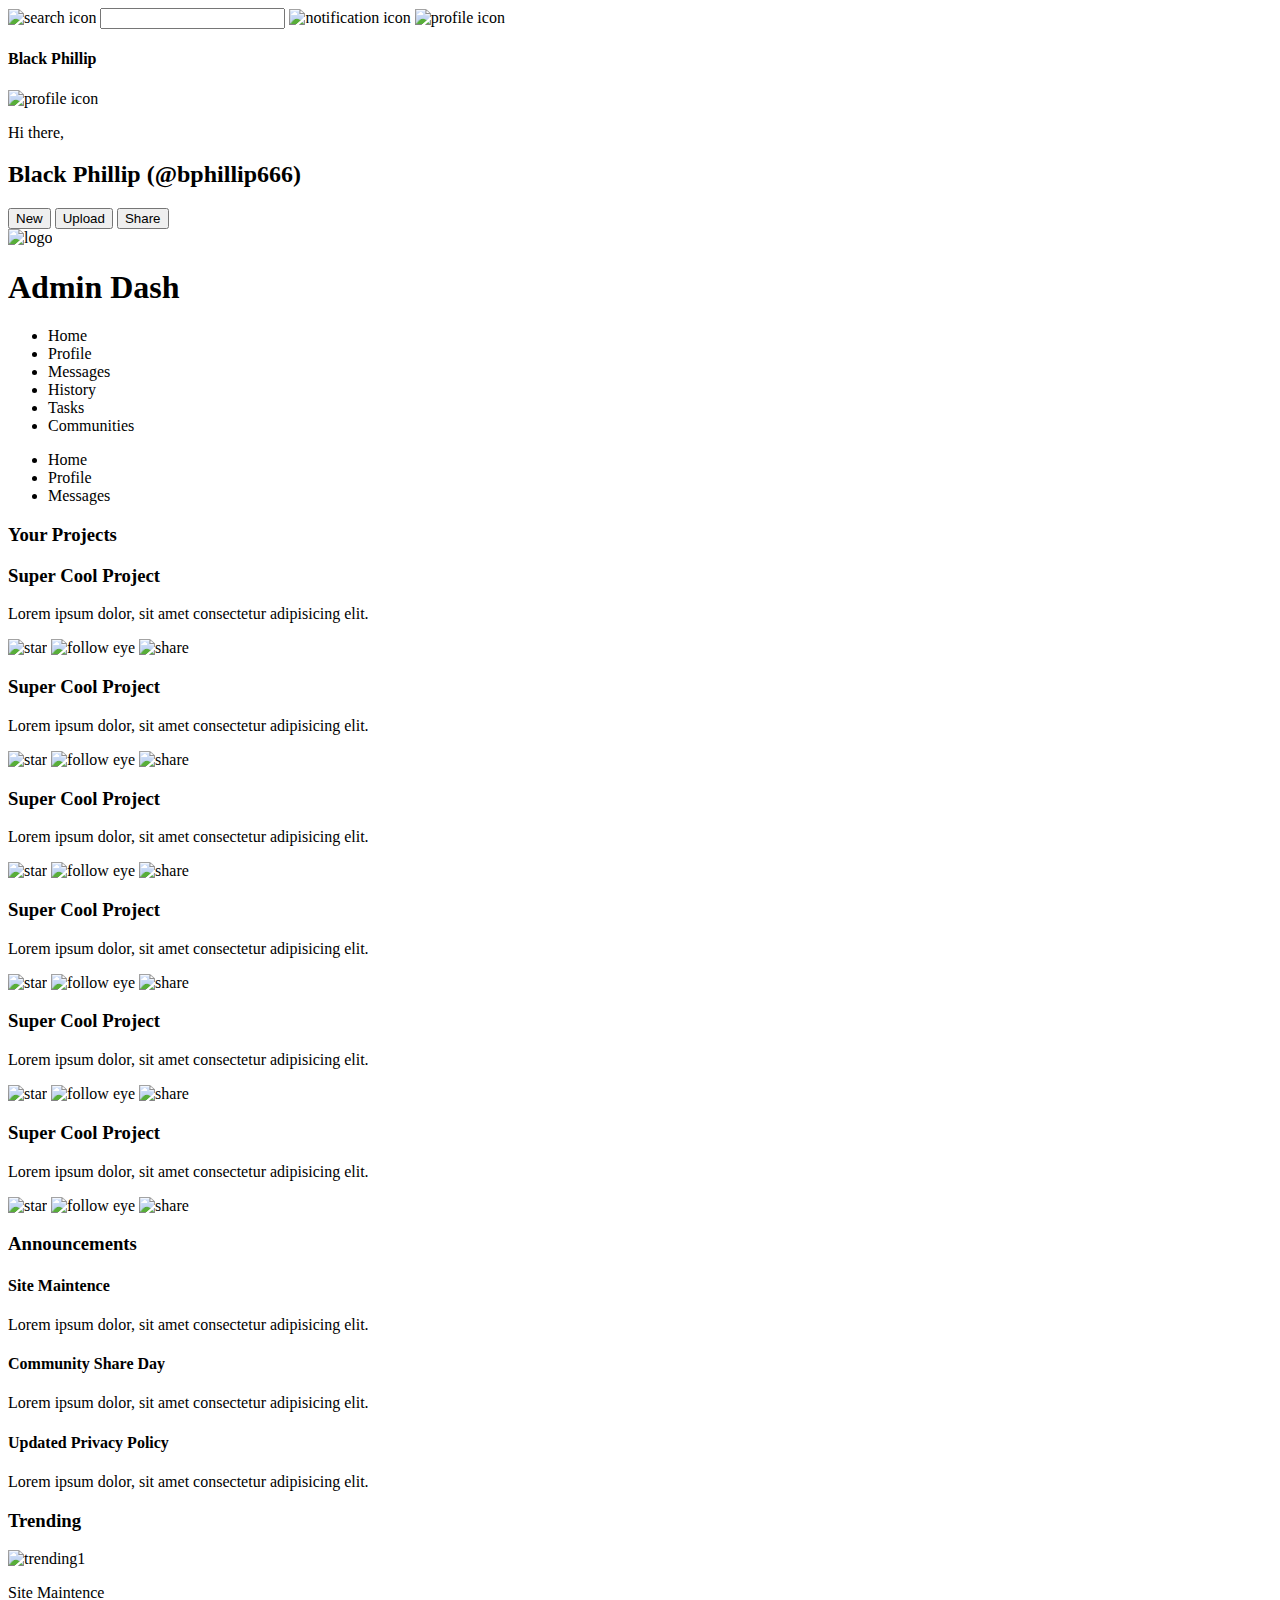
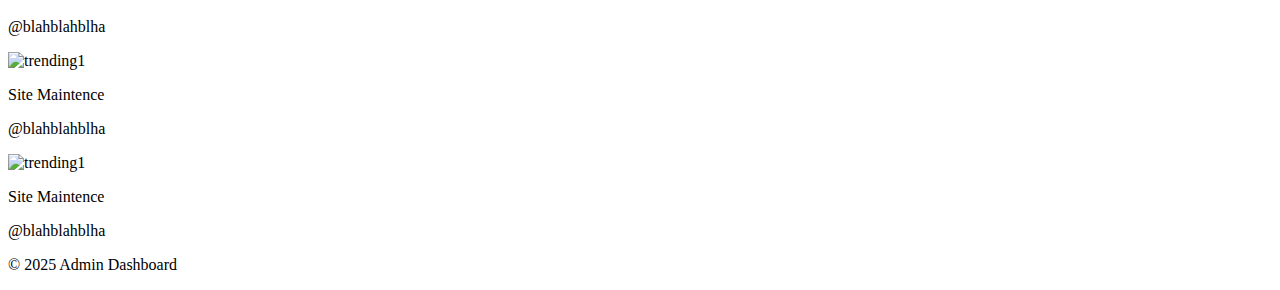
==== index.html @ d935fc83 "Added initial site structure" ====
<!DOCTYPE html>
<html lang="en">
<head>
    <meta charset="UTF-8">
    <meta name="viewport" content="width=device-width, initial-scale=1.0">
    <link rel="stylesheet" type="text/css" href="styles.css">
    <title>Admin Dashboard</title>
</head>
<body>
    <div class="container">
        <div class="header">
            <img src="search.png" alt="search icon">
            <input type="text">
            <img src="notification.png" alt="notification icon">
            <img src="profile.png" alt="profile icon" class="small">
            <h4>Black Phillip</h4>
            <img src="profile.png" alt="profile icon">
            <div class="greeting">
                <p>Hi there,</p>
                <h2>Black Phillip (@bphillip666)</h2>
            </div>
            <button class="blue">New</button>
            <button class="blue">Upload</button>
            <button class="blue">Share</button>
        </div>
        <div class="sidebar">
            <div class="logo">
                <img src="logo.png" alt="logo">
                <h1>Admin Dash</h1>
            </div>
            
            <ul class="nav">
                <li>Home</li>
                <li>Profile</li>
                <li>Messages</li>
                <li>History</li>
                <li>Tasks</li>
                <li>Communities</li>
            </ul>

            <ul class="settings">
                <li>Home</li>
                <li>Profile</li>
                <li>Messages</li>
            </ul>
        </div>
        <div class="content">
            <div class="main">
                <h3>Your Projects</h3>
                <div class="projects">
                    <div class="project">
                        <h3>Super Cool Project</h3>
                        <p>Lorem ipsum dolor, sit amet consectetur adipisicing elit. </p>
                        <img src="star.png" alt="star" class="projectIcon">
                        <img src="follolw.png" alt="follow eye" class="projectIcon">
                        <img src="share.png" alt="share" class="projectIcon">
                    </div>
                    <div class="project">
                        <h3>Super Cool Project</h3>
                        <p>Lorem ipsum dolor, sit amet consectetur adipisicing elit. </p>
                        <img src="star.png" alt="star" class="projectIcon">
                        <img src="follolw.png" alt="follow eye" class="projectIcon">
                        <img src="share.png" alt="share" class="projectIcon">
                    </div>
                    <div class="project">
                        <h3>Super Cool Project</h3>
                        <p>Lorem ipsum dolor, sit amet consectetur adipisicing elit. </p>
                        <img src="star.png" alt="star" class="projectIcon">
                        <img src="follolw.png" alt="follow eye" class="projectIcon">
                        <img src="share.png" alt="share" class="projectIcon">
                    </div>
                    <div class="project">
                        <h3>Super Cool Project</h3>
                        <p>Lorem ipsum dolor, sit amet consectetur adipisicing elit. </p>
                        <img src="star.png" alt="star" class="projectIcon">
                        <img src="follolw.png" alt="follow eye" class="projectIcon">
                        <img src="share.png" alt="share" class="projectIcon">
                    </div>
                    <div class="project">
                        <h3>Super Cool Project</h3>
                        <p>Lorem ipsum dolor, sit amet consectetur adipisicing elit. </p>
                        <img src="star.png" alt="star" class="projectIcon">
                        <img src="follolw.png" alt="follow eye" class="projectIcon">
                        <img src="share.png" alt="share" class="projectIcon">
                    </div>
                    <div class="project">
                        <h3>Super Cool Project</h3>
                        <p>Lorem ipsum dolor, sit amet consectetur adipisicing elit. </p>
                        <img src="star.png" alt="star" class="projectIcon">
                        <img src="follolw.png" alt="follow eye" class="projectIcon">
                        <img src="share.png" alt="share" class="projectIcon">
                    </div>
                </div>
                <h3>Announcements</h3>
                <div class="announcements">
                    <div class="announcement">
                        <h4>Site Maintence</h4>
                        <p>Lorem ipsum dolor, sit amet consectetur adipisicing elit. </p>
                    </div>
                    <div class="announcement">
                        <h4>Community Share Day</h4>
                        <p>Lorem ipsum dolor, sit amet consectetur adipisicing elit. </p>
                    </div>
                    <div class="announcement">
                        <h4>Updated Privacy Policy</h4>
                        <p>Lorem ipsum dolor, sit amet consectetur adipisicing elit. </p>
                    </div>
                </div>
                <h3>Trending</h3>
                <div class="trendingSection">
                    <div class="trending">
                        <img src="trending1.png" alt="trending1" class="small">
                        <p>Site Maintence</p>
                        <p>@blahblahblha</p>
                    </div>
                    <div class="trending">
                        <img src="trending1.png" alt="trending1" class="small">
                        <p>Site Maintence</p>
                        <p>@blahblahblha</p>
                    </div>
                    <div class="trending">
                        <img src="trending1.png" alt="trending1" class="small">
                        <p>Site Maintence</p>
                        <p>@blahblahblha</p>
                    </div>
                </div>
            </div>
        </div>
        <div class="footer">
            <p>&copy; 2025 Admin Dashboard</p>
        </div>
</body>
</html>
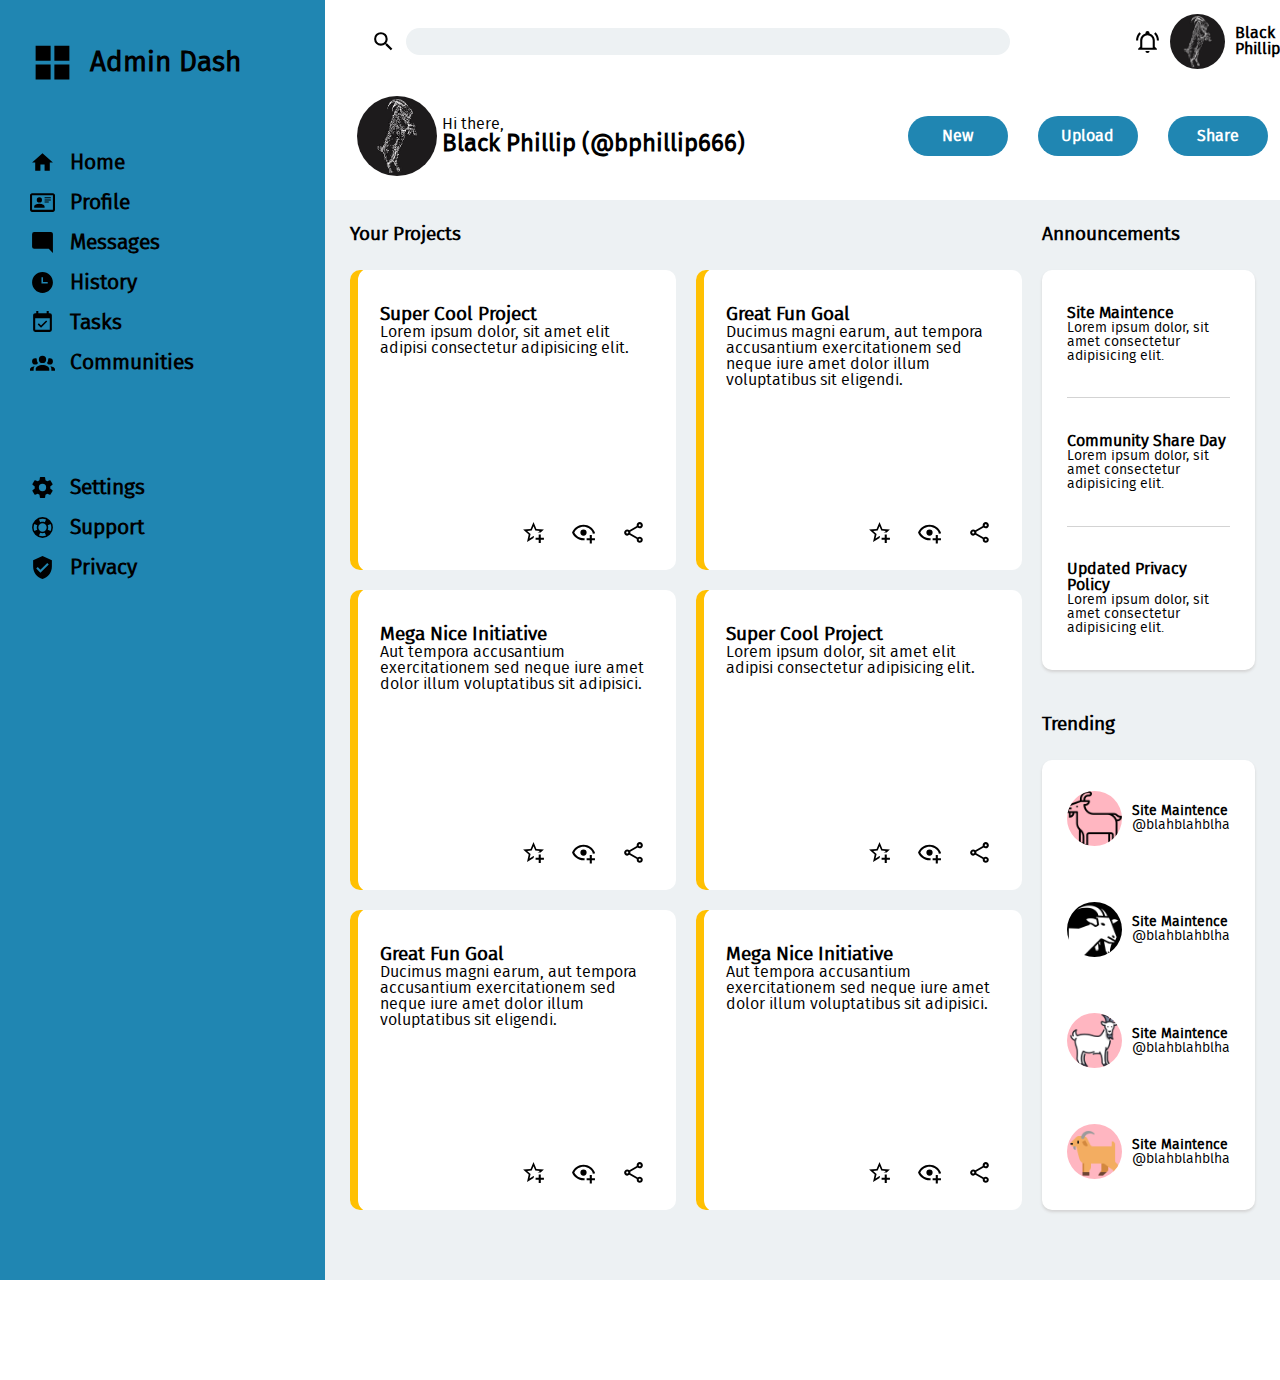
==== commit 0a025481: "Styling and structure" ====
--- a/index.html
+++ b/index.html
@@ -9,90 +9,153 @@
 <body>
     <div class="container">
         <div class="header">
-            <img src="search.png" alt="search icon">
-            <input type="text">
-            <img src="notification.png" alt="notification icon">
-            <img src="profile.png" alt="profile icon" class="small">
-            <h4>Black Phillip</h4>
-            <img src="profile.png" alt="profile icon">
-            <div class="greeting">
-                <p>Hi there,</p>
-                <h2>Black Phillip (@bphillip666)</h2>
+            <div class="top">
+                <img src="images/search.svg" alt="search icon" id="search">
+                <input type="text" class="search">
+                <img src="images/notification.svg" alt="notification icon" id="notification">
+                <img src="images/phillip.jpeg" alt="profile icon" class="small" >
+                <h4>Black Phillip</h4>
             </div>
-            <button class="blue">New</button>
-            <button class="blue">Upload</button>
-            <button class="blue">Share</button>
+            <div class="bottom">  
+                <img src="images/phillip.jpeg" alt="profile icon" class="bigIcon">
+                <div class="greeting">
+                    <p>Hi there,</p>
+                    <h2>Black Phillip (@bphillip666)</h2>
+                </div>
+                <button class="buttons">New</button>
+                <button class="buttons">Upload</button>
+                <button class="buttons">Share</button>
+            </div>
         </div>
         <div class="sidebar">
             <div class="logo">
-                <img src="logo.png" alt="logo">
-                <h1>Admin Dash</h1>
+                <img src="images/logo.svg" alt="logo" id="logo">
+                <span>Admin Dash</span>
             </div>
             
             <ul class="nav">
-                <li>Home</li>
-                <li>Profile</li>
-                <li>Messages</li>
-                <li>History</li>
-                <li>Tasks</li>
-                <li>Communities</li>
+                
+                <li>
+                    <img src="images/home.svg" alt="home" class="projectIcon">
+                    <span>Home</span>
+                </li>
+                
+                <li>
+                    <img src="images/id.svg" alt="home" class="projectIcon">
+                    <span>Profile</span>
+                </li>
+                <li>
+                    <img src="images/messages.svg" alt="home" class="projectIcon">
+                    <span>Messages</span>
+                </li>
+                
+                <li>
+                    <img src="images/history.svg" alt="home" class="projectIcon">
+                    <span>History</span>
+                </li>
+                
+                <li>
+                    <img src="images/tasks.svg" alt="home" class="projectIcon">
+                    <span>Tasks</span>
+                </li>
+                
+                <li>
+                    <img src="images/communities.svg" alt="home" class="projectIcon">
+                    <span>Communities</span>
+                </li>
             </ul>
 
             <ul class="settings">
-                <li>Home</li>
-                <li>Profile</li>
-                <li>Messages</li>
+                
+                <li>
+                    <img src="images/settings.svg" alt="home" class="projectIcon">
+                    <span>Settings</span>
+                </li>
+                
+                <li>
+                    <img src="images/support.svg" alt="home" class="projectIcon">
+                    <span>Support</span>
+                </li>
+                
+                <li>
+                    <img src="images/privacy.svg" alt="home" class="projectIcon">
+                    <span>Privacy</span>
+                </li>
             </ul>
         </div>
         <div class="content">
-            <div class="main">
-                <h3>Your Projects</h3>
+            <h3>Your Projects</h3>
                 <div class="projects">
                     <div class="project">
-                        <h3>Super Cool Project</h3>
-                        <p>Lorem ipsum dolor, sit amet consectetur adipisicing elit. </p>
-                        <img src="star.png" alt="star" class="projectIcon">
-                        <img src="follolw.png" alt="follow eye" class="projectIcon">
-                        <img src="share.png" alt="share" class="projectIcon">
-                    </div>
-                    <div class="project">
-                        <h3>Super Cool Project</h3>
-                        <p>Lorem ipsum dolor, sit amet consectetur adipisicing elit. </p>
-                        <img src="star.png" alt="star" class="projectIcon">
-                        <img src="follolw.png" alt="follow eye" class="projectIcon">
-                        <img src="share.png" alt="share" class="projectIcon">
-                    </div>
-                    <div class="project">
-                        <h3>Super Cool Project</h3>
-                        <p>Lorem ipsum dolor, sit amet consectetur adipisicing elit. </p>
-                        <img src="star.png" alt="star" class="projectIcon">
-                        <img src="follolw.png" alt="follow eye" class="projectIcon">
-                        <img src="share.png" alt="share" class="projectIcon">
-                    </div>
-                    <div class="project">
-                        <h3>Super Cool Project</h3>
-                        <p>Lorem ipsum dolor, sit amet consectetur adipisicing elit. </p>
-                        <img src="star.png" alt="star" class="projectIcon">
-                        <img src="follolw.png" alt="follow eye" class="projectIcon">
-                        <img src="share.png" alt="share" class="projectIcon">
-                    </div>
-                    <div class="project">
-                        <h3>Super Cool Project</h3>
-                        <p>Lorem ipsum dolor, sit amet consectetur adipisicing elit. </p>
-                        <img src="star.png" alt="star" class="projectIcon">
-                        <img src="follolw.png" alt="follow eye" class="projectIcon">
-                        <img src="share.png" alt="share" class="projectIcon">
-                    </div>
-                    <div class="project">
-                        <h3>Super Cool Project</h3>
-                        <p>Lorem ipsum dolor, sit amet consectetur adipisicing elit. </p>
-                        <img src="star.png" alt="star" class="projectIcon">
-                        <img src="follolw.png" alt="follow eye" class="projectIcon">
-                        <img src="share.png" alt="share" class="projectIcon">
-                    </div>
-                </div>
-                <h3>Announcements</h3>
+                        <div class="projectText">
+                            <h3>Super Cool Project</h3>
+                            <p>Lorem ipsum dolor, sit amet elit adipisi consectetur adipisicing elit. </p>
+                        </div>
+                        <div class="icons">                        
+                            <img src="images/favorite.svg" alt="star" class="projectIcon">
+                            <img src="images/watch.svg" alt="follow eye" class="projectIcon">
+                            <img src="images/share.svg" alt="share" class="projectIcon">
+                        </div>
+                    </div>
+                    <div class="project">
+                        <div class="projectText">
+                            <h3>Great Fun Goal</h3>
+                            <p>Ducimus magni earum, aut tempora accusantium exercitationem sed neque iure amet dolor illum voluptatibus sit eligendi.</p>
+                        </div>
+                        <div class="icons">                        
+                            <img src="images/favorite.svg" alt="star" class="projectIcon">
+                            <img src="images/watch.svg" alt="follow eye" class="projectIcon">
+                            <img src="images/share.svg" alt="share" class="projectIcon">
+                        </div>
+                    </div>
+                    <div class="project">
+                        <div class="projectText">
+                            <h3>Mega Nice Initiative</h3>
+                            <p>Aut tempora accusantium exercitationem sed neque iure amet dolor illum voluptatibus sit adipisici. </p>
+                        </div>
+                        <div class="icons">                        
+                            <img src="images/favorite.svg" alt="star" class="projectIcon">
+                            <img src="images/watch.svg" alt="follow eye" class="projectIcon">
+                            <img src="images/share.svg" alt="share" class="projectIcon">
+                        </div>
+                    </div>
+                    <div class="project">
+                        <div class="projectText">
+                            <h3>Super Cool Project</h3>
+                            <p>Lorem ipsum dolor, sit amet elit adipisi consectetur adipisicing elit. </p>
+                        </div>
+                        <div class="icons">                        
+                            <img src="images/favorite.svg" alt="star" class="projectIcon">
+                            <img src="images/watch.svg" alt="follow eye" class="projectIcon">
+                            <img src="images/share.svg" alt="share" class="projectIcon">
+                        </div>
+                    </div>
+                    <div class="project">
+                        <div class="projectText">
+                            <h3>Great Fun Goal</h3>
+                            <p>Ducimus magni earum, aut tempora accusantium exercitationem sed neque iure amet dolor illum voluptatibus sit eligendi.</p>
+                        </div>
+                        <div class="icons">                        
+                            <img src="images/favorite.svg" alt="star" class="projectIcon">
+                            <img src="images/watch.svg" alt="follow eye" class="projectIcon">
+                            <img src="images/share.svg" alt="share" class="projectIcon">
+                        </div>
+                    </div>
+                    <div class="project">
+                        <div class="projectText">
+                            <h3>Mega Nice Initiative</h3>
+                            <p>Aut tempora accusantium exercitationem sed neque iure amet dolor illum voluptatibus sit adipisici. </p>
+                        </div>
+                        <div class="icons">                        
+                            <img src="images/favorite.svg" alt="star" class="projectIcon">
+                            <img src="images/watch.svg" alt="follow eye" class="projectIcon">
+                            <img src="images/share.svg" alt="share" class="projectIcon">
+                        </div>
+                    </div>
+                </div>
+            <h3>Announcements</h3>
                 <div class="announcements">
+                    
                     <div class="announcement">
                         <h4>Site Maintence</h4>
                         <p>Lorem ipsum dolor, sit amet consectetur adipisicing elit. </p>
@@ -106,28 +169,38 @@
                         <p>Lorem ipsum dolor, sit amet consectetur adipisicing elit. </p>
                     </div>
                 </div>
-                <h3>Trending</h3>
+            <h3>Trending</h3>
                 <div class="trendingSection">
                     <div class="trending">
-                        <img src="trending1.png" alt="trending1" class="small">
-                        <p>Site Maintence</p>
-                        <p>@blahblahblha</p>
-                    </div>
-                    <div class="trending">
-                        <img src="trending1.png" alt="trending1" class="small">
-                        <p>Site Maintence</p>
-                        <p>@blahblahblha</p>
-                    </div>
-                    <div class="trending">
-                        <img src="trending1.png" alt="trending1" class="small">
-                        <p>Site Maintence</p>
-                        <p>@blahblahblha</p>
-                    </div>
-                </div>
-            </div>
+                        <img src="images/goat1.png" alt="trending1" class="small">
+                        <span>
+                            <p>Site Maintence</p>
+                            <p>@blahblahblha</p>
+                        </span>
+                    </div>
+                    <div class="trending">
+                        <img src="images/goat2.png" alt="trending2" class="small">
+                        <span>
+                            <p>Site Maintence</p>
+                            <p>@blahblahblha</p>
+                        </span>
+                    </div>
+                    <div class="trending">
+                        <img src="images/goat3.png" alt="trending3" class="small">
+                        <span>
+                            <p>Site Maintence</p>
+                            <p>@blahblahblha</p>
+                        </span>
+                    </div>
+                    <div class="trending">
+                        <img src="images/goat4.png" alt="trending4" class="small">
+                        <span>
+                            <p>Site Maintence</p>
+                            <p>@blahblahblha</p>
+                        </span>
+                    </div>
+                </div>
         </div>
-        <div class="footer">
-            <p>&copy; 2025 Admin Dashboard</p>
-        </div>
+    </div>
 </body>
 </html>--- a/styles.css
+++ b/styles.css
@@ -0,0 +1,233 @@
+ @font-face {
+    font-family: 'fira_sansbook';
+    src: url('fonts/firasans-book-webfont.woff2') format('woff2'),
+         url('fonts/firasans-book-webfont.woff') format('woff');
+    font-weight: normal;
+    font-style: normal;
+  
+  }
+
+
+* {
+    font-family: 'fira_sansbook', sans-serif;
+}
+
+ul, li, body, h2, h3, h4, p {
+    margin: 0;
+    padding: 0;
+    list-style-type: none;
+}
+
+.container {
+    display: grid;
+    grid-template-columns: 325px 4fr;
+    grid-template-rows: 200px 4fr 100px;
+}
+
+.header {
+    grid-column: 2 / -1;
+    grid-row: 1 / 2;
+    display: grid;
+    box-shadow: 0px 2px 3px rgb(78, 76, 76);
+}
+
+.top { 
+    display: grid;
+    grid-template-columns: .5fr 5fr .25fr .25fr .25fr;
+    gap: 10px;
+    align-content: center;
+    align-items: center;
+    justify-items: end;
+}
+
+.search {
+    width: 600px;
+    height: 25px;
+    border-radius: 15px;
+    border: none;
+    background-color: rgb(237, 241, 243);
+    justify-self: start;
+}
+
+.bottom {
+    display: grid;
+    grid-template-columns: .75fr 3fr 125px 125px 125px;
+    gap: 5px;
+    align-content: center;
+    align-items: center;
+    justify-items: center;
+    margin-bottom: 10px;
+}
+
+.small {
+    width: 55px;
+    height: 55px;
+    border-radius: 50%;
+    background-color: lightpink;
+}
+
+.bigIcon {
+    width: 80px;
+    height: 80px;
+    border-radius: 50%;
+    justify-self: end;
+}
+
+.greeting {
+    justify-self: start;
+}
+
+.buttons {
+    background-color: rgb(32, 134, 178);
+    border-radius: 40px;
+    border: none;
+    color: white;
+    width: 100px;
+    height: 40px;
+    font-weight: bold;
+    font-size: 1em;
+}
+
+.sidebar {
+    grid-column: 1 / 2;
+    grid-row: 1 / 3;
+    display: grid;
+    grid-template-rows: 125px 300px 200px;
+    gap: 25px;
+    background-color: rgb(32, 134, 178);
+    padding-left: 30px;
+}
+
+.logo, .nav > li, .settings > li {
+    display: flex;
+    align-items: center;
+    gap: 15px;
+}
+
+.logo > span {
+    font-size: 1.75em;
+    font-weight: bold;
+}
+
+.nav > li, .settings > li {
+    font-size: 1.3em;
+    font-weight: bold;
+    margin-bottom: 15px;
+}
+
+.content {
+    grid-column: 2 / -1;
+    grid-row: 2 / 3;
+    display: grid;
+    grid-template-columns: 4fr 1.25fr;
+    grid-template-rows: 50px 400px 50px 1fr 50px;
+    gap: 20px;
+    padding: 0px 25px;
+    background-color: rgb(237, 241, 243);
+}
+
+.announcements {
+    grid-row: 2 / 3;
+    grid-column: 2 / -1;
+    background-color: white;
+    padding: 0px 25px;
+    display: grid;
+    border-radius: 10px;
+    box-shadow: 0px 2px 3px lightgray;
+}
+
+.trendingSection {
+    grid-row: 4 / 5;
+    grid-column: 2 / -1;
+    background-color: white;
+    border-radius: 10px;
+    box-shadow: 0px 2px 3px lightgray;
+    display: grid;
+    gap: 5px; 
+    padding: 5px 25px; 
+}
+
+h3 {
+    margin-top: 25px;
+    font-weight: bold;
+}
+
+h4 {
+    font-weight: bold;
+}
+
+.announcement > p {
+    font-size: .85em;
+}
+
+.announcement {
+    align-content: center;
+}
+
+.announcement:not(:last-child) {
+    border-bottom: 1px solid lightgray;
+}
+
+.trending {
+    display: flex;
+    gap: 10px;
+    align-items: center;
+    justify-content: space-evenly;
+}
+
+.trending > span > p {
+    font-size: .85em;
+}
+
+.trending > span > p:nth-child(odd) {
+    font-weight: bold;
+}
+
+.projectIcon, #search, #notification {
+    width: 25px;
+    height: 25px;
+}
+
+.projects {
+    grid-row: 2 / 5;
+    grid-column: 1 / 2;
+    display: grid;
+    grid-template-columns: 1fr 1fr;
+    gap: 20px;
+}
+
+.project { 
+    width: 100%;
+    height: 300px;
+    border-radius: 10px;
+    box-shadow: 0px 2px 3px lightgray;
+    box-shadow: inset 10px 0px 0px -2px rgb(255, 192, 2);
+    background-color: white;
+    display: flex;
+    flex-direction: column;
+    align-items: flex-start ;
+    justify-content: space-between;
+    padding: 10px 30px;
+    box-sizing: border-box;
+}
+
+.icons {
+    align-self: flex-end;
+    display: flex;
+    justify-content: flex-end; 
+    gap: 25px;
+    width: 100%;
+    padding-bottom: 15px;
+}
+
+.icons > img {
+  width: 25px;
+  height:25px 
+}
+
+
+
+#logo {
+    width: 45px;
+    height: 45px;
+}
